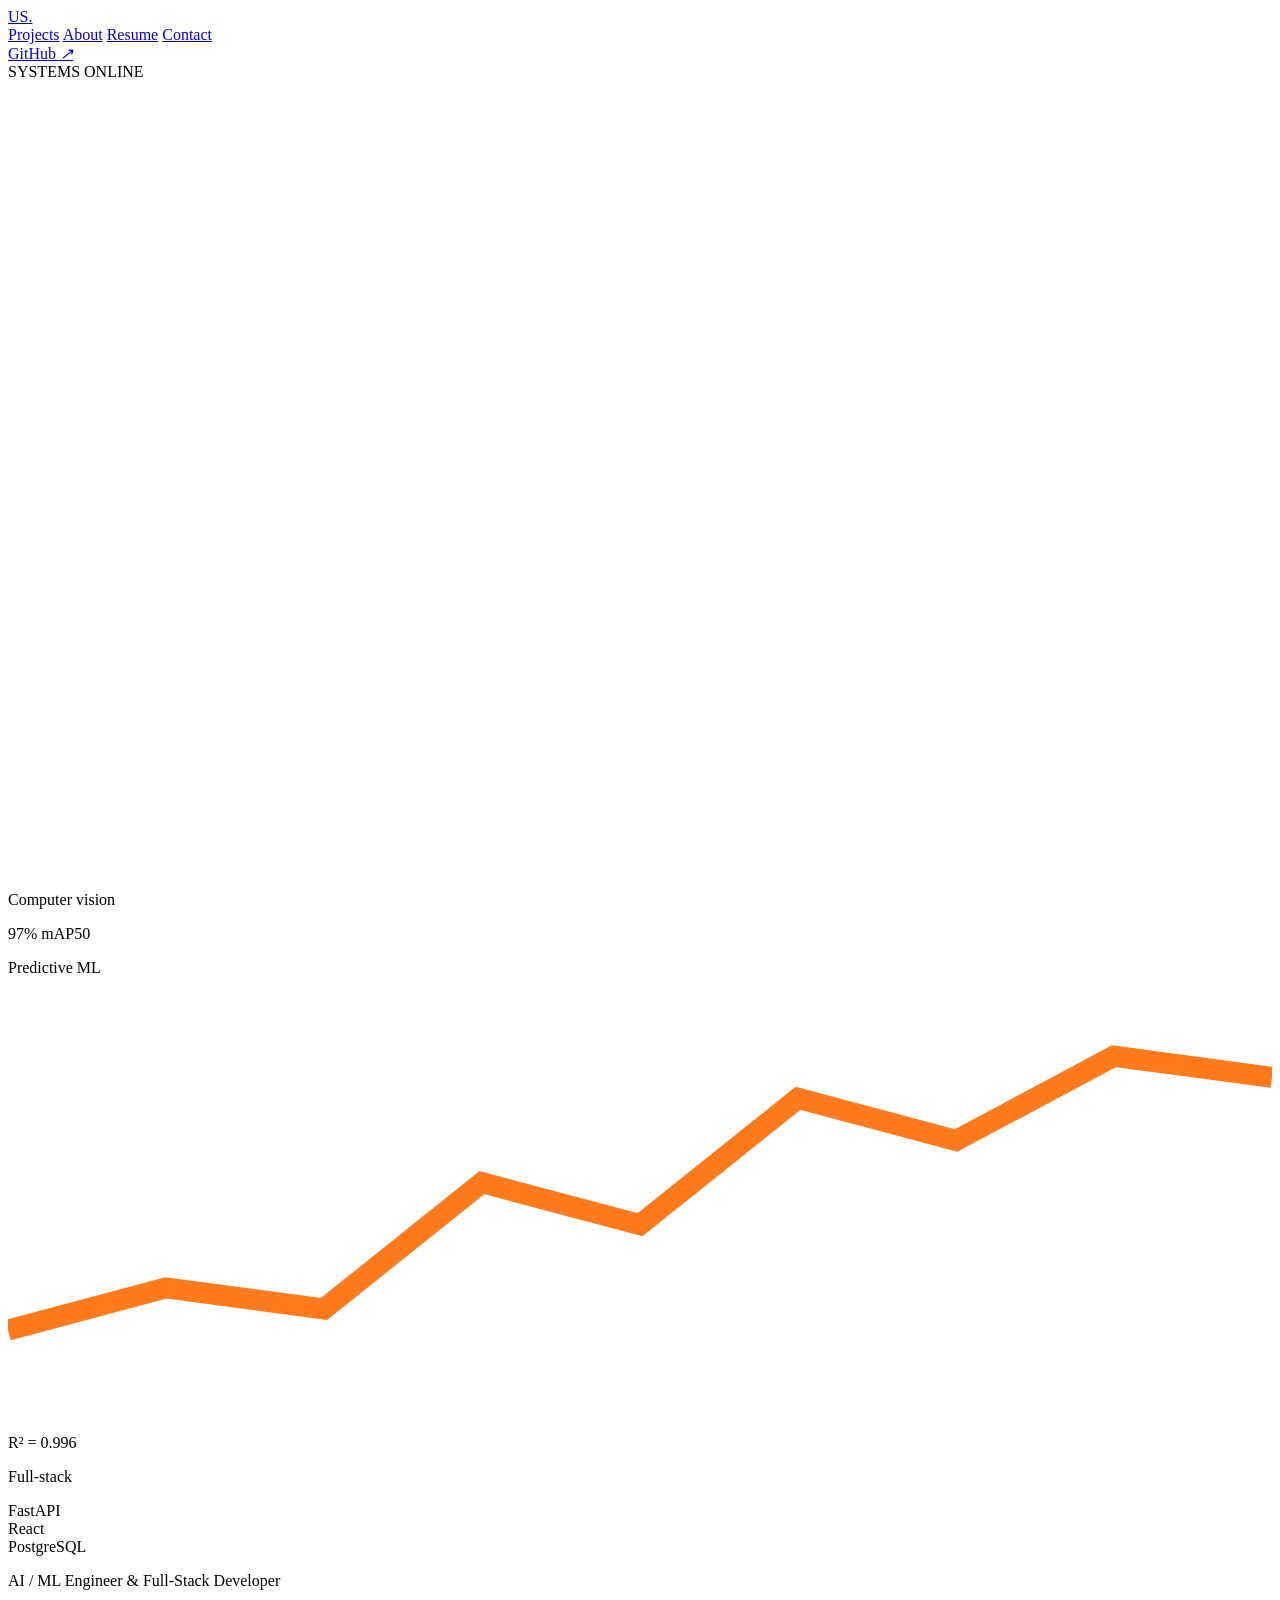
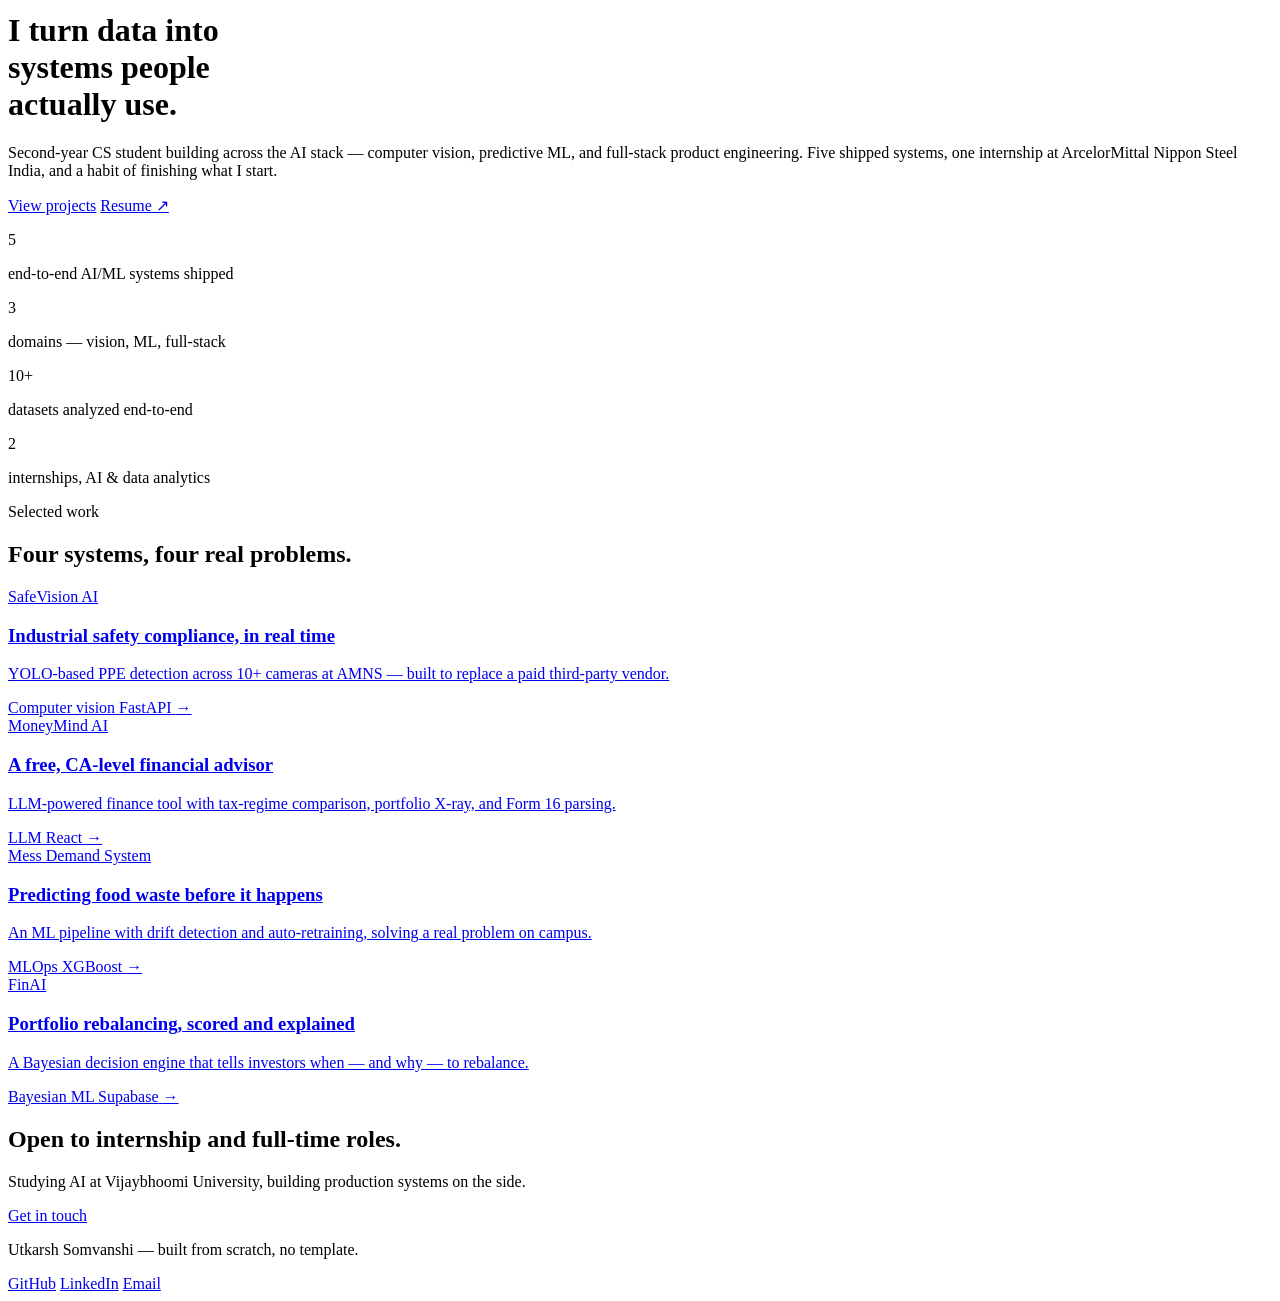
==== index.html @ 59c2949a "Add files via upload" ====
<!DOCTYPE html>
<html lang="en">
<head>
<meta charset="UTF-8">
<meta name="viewport" content="width=device-width, initial-scale=1.0">
<title>Utkarsh Somvanshi — AI & Computer Vision Engineer</title>
<link rel="stylesheet" href="css/style.css">
<link rel="preconnect" href="https://fonts.googleapis.com">
<link href="https://fonts.googleapis.com/css2?family=Space+Grotesk:wght@400;500;700&family=JetBrains+Mono:wght@400;500&family=Inter:wght@400;500&display=swap" rel="stylesheet">
</head>
<body>

<div class="grain"></div>

<nav class="nav">
  <a href="index.html" class="nav-logo">US<span class="dot">.</span></a>
  <div class="nav-links">
    <a href="pages/projects.html">Projects</a>
    <a href="pages/about.html">About</a>
    <a href="pages/resume.html">Resume</a>
    <a href="pages/contact.html">Contact</a>
  </div>
  <a href="https://github.com/Utkarshsomvanshi45" class="nav-cta" target="_blank">GitHub <i class="arrow">↗</i></a>
</nav>

<header class="hero">
  <div class="hero-feed">
    <div class="feed-label"><span class="rec-dot"></span> SYSTEMS ONLINE</div>
    <svg class="feed-grid" viewBox="0 0 800 500" preserveAspectRatio="none">
      <line x1="0" y1="125" x2="800" y2="125" stroke="rgba(255,255,255,0.04)"/>
      <line x1="0" y1="250" x2="800" y2="250" stroke="rgba(255,255,255,0.04)"/>
      <line x1="0" y1="375" x2="800" y2="375" stroke="rgba(255,255,255,0.04)"/>
      <line x1="200" y1="0" x2="200" y2="500" stroke="rgba(255,255,255,0.04)"/>
      <line x1="400" y1="0" x2="400" y2="500" stroke="rgba(255,255,255,0.04)"/>
      <line x1="600" y1="0" x2="600" y2="500" stroke="rgba(255,255,255,0.04)"/>
    </svg>

    <div class="panel panel-vision">
      <p class="panel-label">Computer vision</p>
      <div class="mini-box mb-1"></div>
      <div class="mini-box mb-2"></div>
      <p class="panel-stat">97% mAP50</p>
    </div>

    <div class="panel panel-ml">
      <p class="panel-label">Predictive ML</p>
      <svg class="sparkline" viewBox="0 0 120 40" preserveAspectRatio="none">
        <polyline points="0,32 15,28 30,30 45,18 60,22 75,10 90,14 105,6 120,8" fill="none" stroke="#FF7A1A" stroke-width="2"/>
      </svg>
      <p class="panel-stat">R&sup2; = 0.996</p>
    </div>

    <div class="panel panel-stack">
      <p class="panel-label">Full-stack</p>
      <div class="stack-row"><span>FastAPI</span></div>
      <div class="stack-row"><span>React</span></div>
      <div class="stack-row"><span>PostgreSQL</span></div>
    </div>
  </div>

  <div class="hero-copy">
    <p class="eyebrow">AI / ML Engineer &amp; Full-Stack Developer</p>
    <h1>I turn data into<br>systems people<br><span class="accent">actually use.</span></h1>
    <p class="hero-sub">Second-year CS student building across the AI stack — computer vision, predictive ML, and full-stack product engineering. Five shipped systems, one internship at ArcelorMittal Nippon Steel India, and a habit of finishing what I start.</p>
    <div class="hero-actions">
      <a href="pages/projects.html" class="btn-primary">View projects</a>
      <a href="pages/resume.html" class="btn-ghost">Resume ↗</a>
    </div>
  </div>
</header>

<section class="metrics" data-reveal>
  <div class="metric">
    <p class="metric-num">5</p>
    <p class="metric-label">end-to-end AI/ML systems shipped</p>
  </div>
  <div class="metric">
    <p class="metric-num">3</p>
    <p class="metric-label">domains — vision, ML, full-stack</p>
  </div>
  <div class="metric">
    <p class="metric-num">10<span class="unit">+</span></p>
    <p class="metric-label">datasets analyzed end-to-end</p>
  </div>
  <div class="metric">
    <p class="metric-num">2</p>
    <p class="metric-label">internships, AI &amp; data analytics</p>
  </div>
</section>

<section class="featured" data-reveal>
  <p class="section-eyebrow">Selected work</p>
  <h2>Four systems, four real problems.</h2>

  <div class="work-list">

    <a href="pages/projects.html#safevision" class="work-row" data-reveal>
      <div class="work-row-left">
        <span class="work-index">SafeVision AI</span>
        <h3>Industrial safety compliance, in real time</h3>
        <p>YOLO-based PPE detection across 10+ cameras at AMNS — built to replace a paid third-party vendor.</p>
      </div>
      <div class="work-row-right">
        <span class="work-tag">Computer vision</span>
        <span class="work-tag">FastAPI</span>
        <span class="work-arrow">→</span>
      </div>
    </a>

    <a href="pages/projects.html#moneymind" class="work-row" data-reveal>
      <div class="work-row-left">
        <span class="work-index">MoneyMind AI</span>
        <h3>A free, CA-level financial advisor</h3>
        <p>LLM-powered finance tool with tax-regime comparison, portfolio X-ray, and Form 16 parsing.</p>
      </div>
      <div class="work-row-right">
        <span class="work-tag">LLM</span>
        <span class="work-tag">React</span>
        <span class="work-arrow">→</span>
      </div>
    </a>

    <a href="pages/projects.html#messdemand" class="work-row" data-reveal>
      <div class="work-row-left">
        <span class="work-index">Mess Demand System</span>
        <h3>Predicting food waste before it happens</h3>
        <p>An ML pipeline with drift detection and auto-retraining, solving a real problem on campus.</p>
      </div>
      <div class="work-row-right">
        <span class="work-tag">MLOps</span>
        <span class="work-tag">XGBoost</span>
        <span class="work-arrow">→</span>
      </div>
    </a>

    <a href="pages/projects.html#finai" class="work-row" data-reveal>
      <div class="work-row-left">
        <span class="work-index">FinAI</span>
        <h3>Portfolio rebalancing, scored and explained</h3>
        <p>A Bayesian decision engine that tells investors when — and why — to rebalance.</p>
      </div>
      <div class="work-row-right">
        <span class="work-tag">Bayesian ML</span>
        <span class="work-tag">Supabase</span>
        <span class="work-arrow">→</span>
      </div>
    </a>

  </div>
</section>

<section class="cta-section" data-reveal>
  <h2>Open to internship and full-time roles.</h2>
  <p>Studying AI at Vijaybhoomi University, building production systems on the side.</p>
  <a href="pages/contact.html" class="btn-primary">Get in touch</a>
</section>

<footer class="footer">
  <p>Utkarsh Somvanshi — built from scratch, no template.</p>
  <div class="footer-links">
    <a href="https://github.com/Utkarshsomvanshi45" target="_blank">GitHub</a>
    <a href="https://linkedin.com/in/utkarsh-somvanshi" target="_blank">LinkedIn</a>
    <a href="mailto:somvanshiutkarsh7@gmail.com">Email</a>
  </div>
</footer>

<script src="js/interactions.js"></script>
</body>
</html>
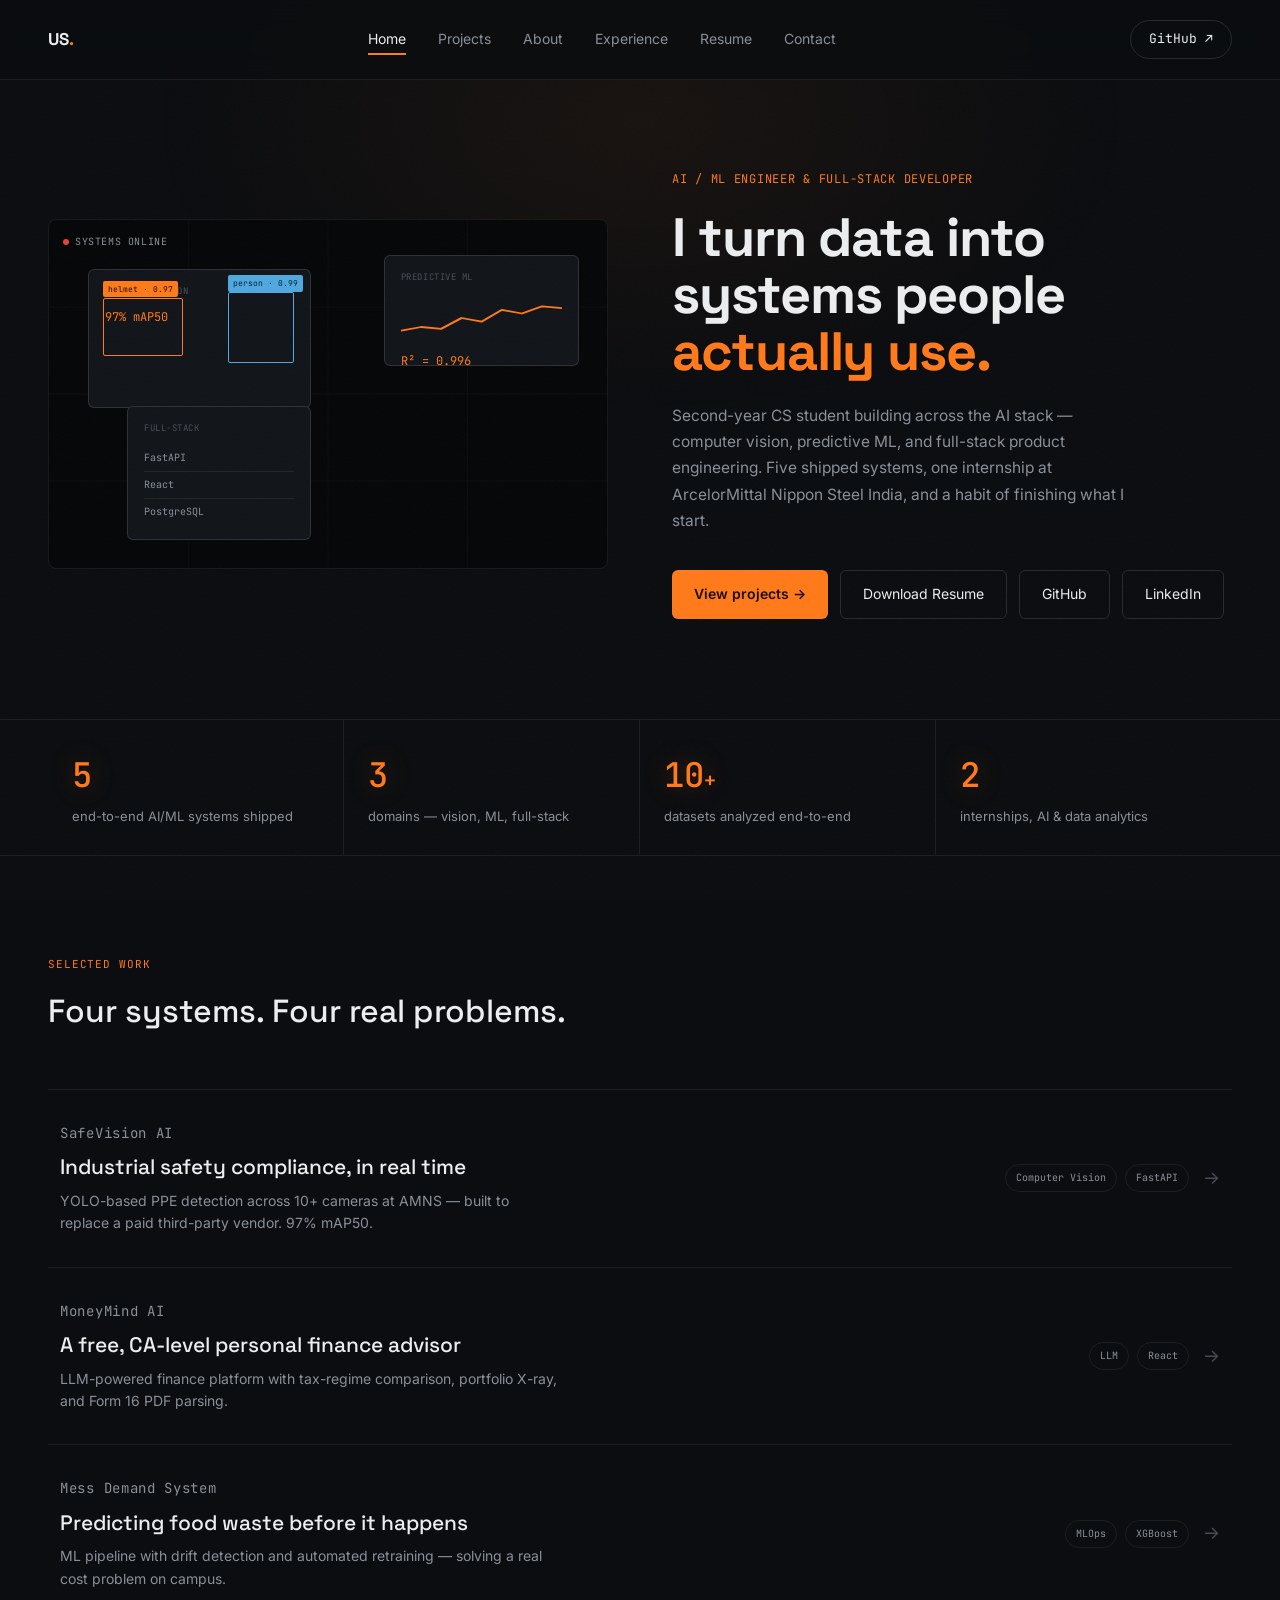
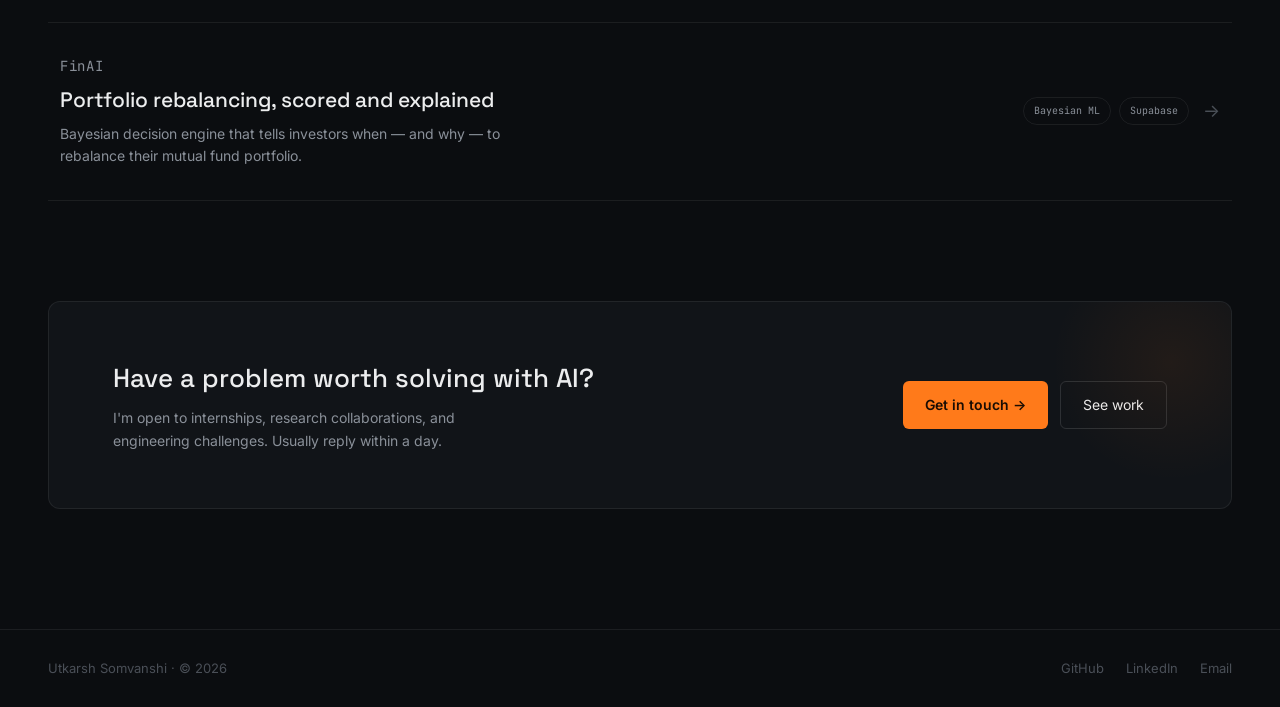
==== commit 19b82edb: "Add files via upload" ====
--- a/index.html
+++ b/index.html
@@ -4,28 +4,31 @@
 <meta charset="UTF-8">
 <meta name="viewport" content="width=device-width, initial-scale=1.0">
 <title>Utkarsh Somvanshi — AI & Computer Vision Engineer</title>
+<meta name="description" content="Second-year CS student building AI systems and data products for real-world problems. Computer vision, ML, and full-stack development.">
 <link rel="stylesheet" href="css/style.css">
 <link rel="preconnect" href="https://fonts.googleapis.com">
 <link href="https://fonts.googleapis.com/css2?family=Space+Grotesk:wght@400;500;700&family=JetBrains+Mono:wght@400;500&family=Inter:wght@400;500&display=swap" rel="stylesheet">
 </head>
-<body>
+<body class="page-enter">
 
 <div class="grain"></div>
 
 <nav class="nav">
   <a href="index.html" class="nav-logo">US<span class="dot">.</span></a>
   <div class="nav-links">
+    <a href="index.html" class="active">Home</a>
     <a href="pages/projects.html">Projects</a>
     <a href="pages/about.html">About</a>
+    <a href="pages/experience.html">Experience</a>
     <a href="pages/resume.html">Resume</a>
     <a href="pages/contact.html">Contact</a>
   </div>
-  <a href="https://github.com/Utkarshsomvanshi45" class="nav-cta" target="_blank">GitHub <i class="arrow">↗</i></a>
+  <a href="https://github.com/Utkarshsomvanshi45" class="nav-cta" target="_blank" rel="noreferrer">GitHub ↗</a>
 </nav>
 
 <header class="hero">
   <div class="hero-feed">
-    <div class="feed-label"><span class="rec-dot"></span> SYSTEMS ONLINE</div>
+    <div class="feed-label"><span class="rec-dot"></span> Systems Online</div>
     <svg class="feed-grid" viewBox="0 0 800 500" preserveAspectRatio="none">
       <line x1="0" y1="125" x2="800" y2="125" stroke="rgba(255,255,255,0.04)"/>
       <line x1="0" y1="250" x2="800" y2="250" stroke="rgba(255,255,255,0.04)"/>
@@ -35,26 +38,29 @@
       <line x1="600" y1="0" x2="600" y2="500" stroke="rgba(255,255,255,0.04)"/>
     </svg>
 
+    <!-- Computer Vision panel -->
     <div class="panel panel-vision">
       <p class="panel-label">Computer vision</p>
-      <div class="mini-box mb-1"></div>
-      <div class="mini-box mb-2"></div>
+      <div class="det-box b1"><span>helmet · 0.97</span></div>
+      <div class="det-box b2"><span>person · 0.99</span></div>
       <p class="panel-stat">97% mAP50</p>
     </div>
 
+    <!-- ML panel -->
     <div class="panel panel-ml">
       <p class="panel-label">Predictive ML</p>
       <svg class="sparkline" viewBox="0 0 120 40" preserveAspectRatio="none">
-        <polyline points="0,32 15,28 30,30 45,18 60,22 75,10 90,14 105,6 120,8" fill="none" stroke="#FF7A1A" stroke-width="2"/>
+        <polyline points="0,34 15,30 30,32 45,20 60,24 75,11 90,15 105,7 120,9" fill="none" stroke="#FF7A1A" stroke-width="2" stroke-linecap="round" stroke-linejoin="round"/>
       </svg>
-      <p class="panel-stat">R&sup2; = 0.996</p>
+      <p class="panel-stat">R² = 0.996</p>
     </div>
 
+    <!-- Stack panel -->
     <div class="panel panel-stack">
       <p class="panel-label">Full-stack</p>
-      <div class="stack-row"><span>FastAPI</span></div>
-      <div class="stack-row"><span>React</span></div>
-      <div class="stack-row"><span>PostgreSQL</span></div>
+      <div class="stack-row">FastAPI</div>
+      <div class="stack-row">React</div>
+      <div class="stack-row">PostgreSQL</div>
     </div>
   </div>
 
@@ -63,8 +69,10 @@
     <h1>I turn data into<br>systems people<br><span class="accent">actually use.</span></h1>
     <p class="hero-sub">Second-year CS student building across the AI stack — computer vision, predictive ML, and full-stack product engineering. Five shipped systems, one internship at ArcelorMittal Nippon Steel India, and a habit of finishing what I start.</p>
     <div class="hero-actions">
-      <a href="pages/projects.html" class="btn-primary">View projects</a>
-      <a href="pages/resume.html" class="btn-ghost">Resume ↗</a>
+      <a href="pages/projects.html" class="btn-primary">View projects →</a>
+      <a href="assets/resume.pdf" class="btn-ghost" download>Download Resume</a>
+      <a href="https://github.com/Utkarshsomvanshi45" class="btn-ghost" target="_blank" rel="noreferrer">GitHub</a>
+      <a href="https://www.linkedin.com/in/utkarsh-somvanshi-b4837132b" class="btn-ghost" target="_blank" rel="noreferrer">LinkedIn</a>
     </div>
   </div>
 </header>
@@ -89,29 +97,26 @@
 </section>
 
 <section class="featured" data-reveal>
-  <p class="section-eyebrow">Selected work</p>
-  <h2>Four systems, four real problems.</h2>
-
+  <p class="section-eyebrow">Selected Work</p>
+  <h2>Four systems. Four real problems.</h2>
   <div class="work-list">
-
     <a href="pages/projects.html#safevision" class="work-row" data-reveal>
       <div class="work-row-left">
-        <span class="work-index">SafeVision AI</span>
+        <p class="work-index">SafeVision AI</p>
         <h3>Industrial safety compliance, in real time</h3>
-        <p>YOLO-based PPE detection across 10+ cameras at AMNS — built to replace a paid third-party vendor.</p>
+        <p>YOLO-based PPE detection across 10+ cameras at AMNS — built to replace a paid third-party vendor. 97% mAP50.</p>
       </div>
       <div class="work-row-right">
-        <span class="work-tag">Computer vision</span>
+        <span class="work-tag">Computer Vision</span>
         <span class="work-tag">FastAPI</span>
         <span class="work-arrow">→</span>
       </div>
     </a>
-
-    <a href="pages/projects.html#moneymind" class="work-row" data-reveal>
+    <a href="pages/projects.html#moneymind" class="work-row" data-reveal data-reveal-delay="1">
       <div class="work-row-left">
-        <span class="work-index">MoneyMind AI</span>
-        <h3>A free, CA-level financial advisor</h3>
-        <p>LLM-powered finance tool with tax-regime comparison, portfolio X-ray, and Form 16 parsing.</p>
+        <p class="work-index">MoneyMind AI</p>
+        <h3>A free, CA-level personal finance advisor</h3>
+        <p>LLM-powered finance platform with tax-regime comparison, portfolio X-ray, and Form 16 PDF parsing.</p>
       </div>
       <div class="work-row-right">
         <span class="work-tag">LLM</span>
@@ -119,12 +124,11 @@
         <span class="work-arrow">→</span>
       </div>
     </a>
-
-    <a href="pages/projects.html#messdemand" class="work-row" data-reveal>
+    <a href="pages/projects.html#messdemand" class="work-row" data-reveal data-reveal-delay="2">
       <div class="work-row-left">
-        <span class="work-index">Mess Demand System</span>
+        <p class="work-index">Mess Demand System</p>
         <h3>Predicting food waste before it happens</h3>
-        <p>An ML pipeline with drift detection and auto-retraining, solving a real problem on campus.</p>
+        <p>ML pipeline with drift detection and automated retraining — solving a real cost problem on campus.</p>
       </div>
       <div class="work-row-right">
         <span class="work-tag">MLOps</span>
@@ -132,12 +136,11 @@
         <span class="work-arrow">→</span>
       </div>
     </a>
-
-    <a href="pages/projects.html#finai" class="work-row" data-reveal>
+    <a href="pages/projects.html#finai" class="work-row" data-reveal data-reveal-delay="3">
       <div class="work-row-left">
-        <span class="work-index">FinAI</span>
+        <p class="work-index">FinAI</p>
         <h3>Portfolio rebalancing, scored and explained</h3>
-        <p>A Bayesian decision engine that tells investors when — and why — to rebalance.</p>
+        <p>Bayesian decision engine that tells investors when — and why — to rebalance their mutual fund portfolio.</p>
       </div>
       <div class="work-row-right">
         <span class="work-tag">Bayesian ML</span>
@@ -145,25 +148,31 @@
         <span class="work-arrow">→</span>
       </div>
     </a>
-
   </div>
 </section>
 
 <section class="cta-section" data-reveal>
-  <h2>Open to internship and full-time roles.</h2>
-  <p>Studying AI at Vijaybhoomi University, building production systems on the side.</p>
-  <a href="pages/contact.html" class="btn-primary">Get in touch</a>
+  <div class="cta-inner">
+    <div>
+      <h2>Have a problem worth solving with AI?</h2>
+      <p>I'm open to internships, research collaborations, and engineering challenges. Usually reply within a day.</p>
+    </div>
+    <div class="cta-btns">
+      <a href="pages/contact.html" class="btn-primary">Get in touch →</a>
+      <a href="pages/projects.html" class="btn-ghost">See work</a>
+    </div>
+  </div>
 </section>
 
 <footer class="footer">
-  <p>Utkarsh Somvanshi — built from scratch, no template.</p>
+  <p>Utkarsh Somvanshi · © 2026</p>
   <div class="footer-links">
-    <a href="https://github.com/Utkarshsomvanshi45" target="_blank">GitHub</a>
-    <a href="https://linkedin.com/in/utkarsh-somvanshi" target="_blank">LinkedIn</a>
+    <a href="https://github.com/Utkarshsomvanshi45" target="_blank" rel="noreferrer">GitHub</a>
+    <a href="https://www.linkedin.com/in/utkarsh-somvanshi-b4837132b" target="_blank" rel="noreferrer">LinkedIn</a>
     <a href="mailto:somvanshiutkarsh7@gmail.com">Email</a>
   </div>
 </footer>
 
-<script src="js/interactions.js"></script>
+<script src="js/main.js"></script>
 </body>
-</html>+</html>
--- a/css/style.css
+++ b/css/style.css
@@ -0,0 +1,1126 @@
+:root {
+  --bg: #0B0D10;
+  --bg-raised: #14171C;
+  --bg-card: #111418;
+  --line: rgba(255,255,255,0.07);
+  --line-strong: rgba(255,255,255,0.12);
+  --text: #ECEDEE;
+  --text-dim: #8A9099;
+  --text-dimmer: #4A4F57;
+  --accent: #FF7A1A;
+  --accent-soft: rgba(255,122,26,0.10);
+  --accent-glow: rgba(255,122,26,0.25);
+  --font-display: 'Space Grotesk', sans-serif;
+  --font-body: 'Inter', sans-serif;
+  --font-mono: 'JetBrains Mono', monospace;
+  --radius: 8px;
+  --max-w: 1280px;
+}
+
+* { margin: 0; padding: 0; box-sizing: border-box; }
+html { scroll-behavior: smooth; }
+
+body {
+  background: var(--bg);
+  color: var(--text);
+  font-family: var(--font-body);
+  line-height: 1.6;
+  overflow-x: hidden;
+}
+
+/* Ambient orange glow at top */
+body::before {
+  content: '';
+  position: fixed;
+  top: -20%;
+  left: 50%;
+  transform: translateX(-50%);
+  width: 1000px;
+  height: 600px;
+  background: radial-gradient(ellipse at center, rgba(255,122,26,0.06) 0%, transparent 70%);
+  pointer-events: none;
+  z-index: 0;
+}
+
+.grain {
+  position: fixed;
+  inset: 0;
+  pointer-events: none;
+  z-index: 1;
+  opacity: 0.022;
+  background-image: url("data:image/svg+xml,%3Csvg xmlns='http://www.w3.org/2000/svg' width='200' height='200'%3E%3Cfilter id='n'%3E%3CfeTurbulence type='fractalNoise' baseFrequency='0.85' numOctaves='4' stitchTiles='stitch'/%3E%3C/filter%3E%3Crect width='100%25' height='100%25' filter='url(%23n)'/%3E%3C/svg%3E");
+}
+
+a { color: inherit; text-decoration: none; }
+
+/* ---------- PAGE TRANSITIONS ---------- */
+body { opacity: 1; transition: opacity 0.25s ease; }
+body.page-exit { opacity: 0; }
+@keyframes pageFadeIn {
+  from { opacity: 0; transform: translateY(10px); }
+  to   { opacity: 1; transform: translateY(0); }
+}
+body.page-enter { animation: pageFadeIn 0.45s cubic-bezier(0.16,1,0.3,1); }
+
+/* ---------- SCROLL REVEAL ---------- */
+[data-reveal] {
+  opacity: 0;
+  transform: translateY(24px);
+  transition: opacity 0.7s cubic-bezier(0.16,1,0.3,1), transform 0.7s cubic-bezier(0.16,1,0.3,1);
+}
+[data-reveal].revealed { opacity: 1; transform: translateY(0); }
+[data-reveal-delay="1"] { transition-delay: 0.06s; }
+[data-reveal-delay="2"] { transition-delay: 0.12s; }
+[data-reveal-delay="3"] { transition-delay: 0.18s; }
+[data-reveal-delay="4"] { transition-delay: 0.24s; }
+[data-reveal-delay="5"] { transition-delay: 0.30s; }
+
+/* ---------- NAV ---------- */
+.nav {
+  position: sticky;
+  top: 0;
+  z-index: 100;
+  display: flex;
+  align-items: center;
+  justify-content: space-between;
+  padding: 20px 48px;
+  background: rgba(11,13,16,0.85);
+  backdrop-filter: blur(14px);
+  -webkit-backdrop-filter: blur(14px);
+  border-bottom: 1px solid var(--line);
+}
+.nav-logo {
+  font-family: var(--font-display);
+  font-weight: 700;
+  font-size: 17px;
+  letter-spacing: 0.01em;
+}
+.nav-logo .dot { color: var(--accent); }
+.nav-links { display: flex; gap: 32px; }
+.nav-links a {
+  font-size: 14px;
+  color: var(--text-dim);
+  transition: color 0.15s;
+  position: relative;
+}
+.nav-links a:hover { color: var(--text); }
+.nav-links a.active { color: var(--text); }
+.nav-links a.active::after {
+  content: '';
+  position: absolute;
+  bottom: -4px;
+  left: 0; right: 0;
+  height: 1.5px;
+  background: var(--accent);
+}
+.nav-cta {
+  font-size: 13px;
+  font-family: var(--font-mono);
+  border: 1px solid var(--line-strong);
+  padding: 8px 18px;
+  border-radius: 100px;
+  display: inline-flex;
+  align-items: center;
+  gap: 6px;
+  transition: border-color 0.2s, color 0.2s, box-shadow 0.2s;
+}
+.nav-cta:hover {
+  border-color: var(--accent);
+  color: var(--accent);
+  box-shadow: 0 0 20px var(--accent-glow);
+}
+
+/* ---------- HERO ---------- */
+.hero {
+  position: relative;
+  display: grid;
+  grid-template-columns: 1fr 1fr;
+  align-items: center;
+  gap: 64px;
+  padding: 90px 48px 100px;
+  max-width: var(--max-w);
+  margin: 0 auto;
+}
+
+/* Hero visual feed */
+.hero-feed {
+  position: relative;
+  aspect-ratio: 8/5;
+  background: #060708;
+  border: 1px solid var(--line);
+  border-radius: var(--radius);
+  overflow: hidden;
+}
+.feed-label {
+  position: absolute;
+  top: 14px; left: 14px;
+  z-index: 3;
+  font-family: var(--font-mono);
+  font-size: 10px;
+  color: var(--text-dim);
+  display: flex;
+  align-items: center;
+  gap: 6px;
+  letter-spacing: 0.06em;
+  text-transform: uppercase;
+}
+.rec-dot {
+  width: 6px; height: 6px;
+  border-radius: 50%;
+  background: #E2453B;
+  animation: blink 1.8s infinite;
+}
+@keyframes blink { 0%,100% { opacity:1; } 50% { opacity:0.25; } }
+
+.feed-grid {
+  position: absolute;
+  inset: 0;
+  width: 100%; height: 100%;
+}
+
+.panel {
+  position: absolute;
+  background: rgba(20,23,28,0.95);
+  border: 1px solid var(--line-strong);
+  border-radius: 6px;
+  padding: 14px 16px;
+  backdrop-filter: blur(8px);
+}
+.panel-label {
+  font-family: var(--font-mono);
+  font-size: 9px;
+  color: var(--text-dimmer);
+  letter-spacing: 0.06em;
+  text-transform: uppercase;
+  margin-bottom: 10px;
+}
+.panel-stat {
+  font-family: var(--font-mono);
+  font-size: 12px;
+  color: var(--accent);
+  margin-top: 8px;
+}
+
+/* CV panel */
+.panel-vision {
+  top: 14%; left: 7%;
+  width: 40%; height: 40%;
+  animation: floaty 7s ease-in-out infinite;
+}
+.det-box {
+  position: absolute;
+  border-radius: 2px;
+}
+.det-box span {
+  position: absolute;
+  top: -18px; left: -1px;
+  font-family: var(--font-mono);
+  font-size: 8px;
+  padding: 2px 5px;
+  border-radius: 2px;
+  white-space: nowrap;
+}
+.det-box.b1 { border: 1.5px solid var(--accent); width: 36%; height: 42%; top: 28px; left: 14px; }
+.det-box.b1 span { background: var(--accent); color: #1A0D03; }
+.det-box.b2 { border: 1.5px solid #4FA8E0; width: 30%; height: 52%; top: 22px; right: 16px; }
+.det-box.b2 span { background: #4FA8E0; color: #06222F; }
+
+/* ML panel */
+.panel-ml {
+  top: 10%; right: 5%;
+  width: 35%; height: 32%;
+  animation: floaty 8.5s ease-in-out infinite 0.6s;
+}
+.sparkline { width: 100%; height: 36px; margin-top: 6px; }
+
+/* Stack panel */
+.panel-stack {
+  bottom: 8%; left: 14%;
+  width: 33%;
+  animation: floaty 9s ease-in-out infinite 1.2s;
+}
+.stack-row {
+  font-family: var(--font-mono);
+  font-size: 10px;
+  color: var(--text-dim);
+  padding: 5px 0;
+  border-top: 1px solid var(--line);
+}
+.stack-row:first-of-type { border-top: none; }
+
+@keyframes floaty {
+  0%, 100% { transform: translateY(0px); }
+  50% { transform: translateY(-6px); }
+}
+
+/* Hero copy */
+.eyebrow {
+  font-family: var(--font-mono);
+  font-size: 12px;
+  color: var(--accent);
+  letter-spacing: 0.06em;
+  text-transform: uppercase;
+  margin-bottom: 20px;
+}
+.hero h1 {
+  font-family: var(--font-display);
+  font-size: 54px;
+  font-weight: 700;
+  line-height: 1.06;
+  letter-spacing: -0.02em;
+  margin-bottom: 22px;
+}
+.hero h1 .accent { color: var(--accent); }
+.hero-sub {
+  color: var(--text-dim);
+  font-size: 15.5px;
+  line-height: 1.7;
+  max-width: 460px;
+  margin-bottom: 36px;
+}
+.hero-actions { display: flex; gap: 12px; flex-wrap: wrap; }
+
+/* Buttons */
+.btn-primary {
+  background: var(--accent);
+  color: #1A0D03;
+  font-weight: 600;
+  font-size: 14px;
+  padding: 12px 22px;
+  border-radius: 6px;
+  display: inline-flex;
+  align-items: center;
+  gap: 6px;
+  transition: background 0.2s, box-shadow 0.25s, transform 0.15s;
+}
+.btn-primary:hover {
+  background: #FF8C3D;
+  box-shadow: 0 6px 28px rgba(255,122,26,0.38);
+  transform: translateY(-1px);
+}
+.btn-ghost {
+  border: 1px solid var(--line-strong);
+  font-size: 14px;
+  padding: 12px 22px;
+  border-radius: 6px;
+  display: inline-flex;
+  align-items: center;
+  gap: 6px;
+  transition: border-color 0.2s, color 0.2s, transform 0.15s;
+}
+.btn-ghost:hover {
+  border-color: var(--accent);
+  color: var(--accent);
+  transform: translateY(-1px);
+}
+
+/* ---------- METRICS ---------- */
+.metrics {
+  max-width: var(--max-w);
+  margin: 0 auto;
+  padding: 0 48px;
+  display: grid;
+  grid-template-columns: repeat(4, 1fr);
+  border-top: 1px solid var(--line);
+  border-bottom: 1px solid var(--line);
+}
+.metric { padding: 28px 24px; border-right: 1px solid var(--line); }
+.metric:last-child { border-right: none; }
+.metric-num {
+  font-family: var(--font-mono);
+  font-size: 34px;
+  font-weight: 500;
+  color: var(--accent);
+  text-shadow: 0 0 28px rgba(255,122,26,0.3);
+}
+.metric-num .unit { font-size: 20px; }
+.metric-label { font-size: 13px; color: var(--text-dim); margin-top: 4px; }
+
+/* ---------- HOME FEATURED WORK ---------- */
+.featured {
+  max-width: var(--max-w);
+  margin: 0 auto;
+  padding: 100px 48px;
+}
+.section-eyebrow {
+  font-family: var(--font-mono);
+  font-size: 11px;
+  color: var(--accent);
+  letter-spacing: 0.08em;
+  text-transform: uppercase;
+  margin-bottom: 12px;
+}
+.featured h2 {
+  font-family: var(--font-display);
+  font-size: 32px;
+  font-weight: 500;
+  margin-bottom: 52px;
+}
+.work-list { display: flex; flex-direction: column; }
+.work-row {
+  display: flex;
+  justify-content: space-between;
+  align-items: center;
+  gap: 40px;
+  padding: 32px 12px;
+  border-top: 1px solid var(--line);
+  transition: padding-left 0.3s cubic-bezier(0.16,1,0.3,1), background 0.25s;
+  position: relative;
+}
+.work-list .work-row:last-child { border-bottom: 1px solid var(--line); }
+.work-row:hover { padding-left: 24px; background: rgba(20,23,28,0.6); }
+.work-row:hover::before {
+  content: '';
+  position: absolute;
+  left: 0; top: 0; bottom: 0;
+  width: 2px;
+  background: var(--accent);
+  box-shadow: 0 0 14px var(--accent);
+}
+.work-index {
+  font-family: var(--font-mono);
+  font-size: 11px;
+  color: var(--accent);
+  letter-spacing: 0.05em;
+  margin-bottom: 6px;
+}
+.work-row-left h3 {
+  font-family: var(--font-display);
+  font-size: 21px;
+  font-weight: 500;
+  margin-bottom: 6px;
+}
+.work-row-left p { color: var(--text-dim); font-size: 14px; max-width: 500px; }
+.work-row-right { display: flex; align-items: center; gap: 8px; flex-shrink: 0; }
+.work-tag {
+  font-family: var(--font-mono);
+  font-size: 10px;
+  color: var(--text-dim);
+  border: 1px solid var(--line);
+  padding: 5px 10px;
+  border-radius: 100px;
+}
+.work-arrow {
+  font-size: 18px;
+  color: var(--text-dimmer);
+  transition: transform 0.2s, color 0.2s;
+  margin-left: 6px;
+}
+.work-row:hover .work-arrow { transform: translateX(5px); color: var(--accent); }
+
+/* ---------- CTA SECTION ---------- */
+.cta-section {
+  max-width: var(--max-w);
+  margin: 0 auto;
+  padding: 0 48px 120px;
+}
+.cta-inner {
+  border: 1px solid var(--line);
+  border-radius: 12px;
+  padding: 56px 64px;
+  display: flex;
+  align-items: center;
+  justify-content: space-between;
+  gap: 40px;
+  background: var(--bg-card);
+  position: relative;
+  overflow: hidden;
+}
+.cta-inner::before {
+  content: '';
+  position: absolute;
+  top: -60px; right: -60px;
+  width: 240px; height: 240px;
+  background: radial-gradient(circle, rgba(255,122,26,0.07) 0%, transparent 70%);
+  pointer-events: none;
+}
+.cta-inner h2 {
+  font-family: var(--font-display);
+  font-size: 26px;
+  font-weight: 500;
+  margin-bottom: 8px;
+}
+.cta-inner p { color: var(--text-dim); font-size: 14px; max-width: 400px; }
+.cta-btns { display: flex; gap: 12px; flex-shrink: 0; }
+
+/* ---------- FOOTER ---------- */
+.footer {
+  max-width: var(--max-w);
+  margin: 0 auto;
+  padding: 28px 48px;
+  display: flex;
+  justify-content: space-between;
+  align-items: center;
+  border-top: 1px solid var(--line);
+  font-size: 13px;
+  color: var(--text-dimmer);
+}
+.footer-links { display: flex; gap: 22px; }
+.footer-links a:hover { color: var(--text-dim); }
+
+/* ---------- PAGE HEADER (sub-pages) ---------- */
+.page-header {
+  max-width: var(--max-w);
+  margin: 0 auto;
+  padding: 72px 48px 56px;
+  border-bottom: 1px solid var(--line);
+}
+.page-header .label {
+  font-family: var(--font-mono);
+  font-size: 11px;
+  color: var(--accent);
+  letter-spacing: 0.08em;
+  text-transform: uppercase;
+  display: flex;
+  align-items: center;
+  gap: 10px;
+  margin-bottom: 16px;
+}
+.page-header .label::before {
+  content: '';
+  display: inline-block;
+  width: 28px;
+  height: 1px;
+  background: var(--accent);
+}
+.page-header h1 {
+  font-family: var(--font-display);
+  font-size: 48px;
+  font-weight: 700;
+  line-height: 1.1;
+  letter-spacing: -0.02em;
+  margin-bottom: 18px;
+  max-width: 800px;
+}
+.page-sub {
+  color: var(--text-dim);
+  font-size: 16px;
+  max-width: 560px;
+  line-height: 1.65;
+}
+
+/* ---------- PROJECTS PAGE ---------- */
+.filter-bar {
+  display: flex;
+  gap: 8px;
+  flex-wrap: wrap;
+  margin-top: 28px;
+}
+.filter-chip {
+  font-family: var(--font-mono);
+  font-size: 12px;
+  color: var(--text-dim);
+  background: transparent;
+  border: 1px solid var(--line);
+  padding: 8px 16px;
+  border-radius: 100px;
+  cursor: pointer;
+  transition: all 0.15s;
+}
+.filter-chip:hover { border-color: var(--text-dim); color: var(--text); }
+.filter-chip.active { background: var(--accent); border-color: var(--accent); color: #1A0D03; font-weight: 600; }
+
+/* Project cards */
+.project-list {
+  max-width: var(--max-w);
+  margin: 0 auto;
+  padding: 48px 48px 80px;
+  display: flex;
+  flex-direction: column;
+  gap: 2px;
+}
+
+.project-card {
+  display: grid;
+  grid-template-columns: 380px 1fr;
+  background: var(--bg-card);
+  border: 1px solid var(--line);
+  border-radius: 10px;
+  overflow: hidden;
+  margin-bottom: 24px;
+  scroll-margin-top: 100px;
+  transition: border-color 0.2s;
+}
+.project-card:hover { border-color: var(--line-strong); }
+
+.project-visual {
+  position: relative;
+  background: #060708;
+  border-right: 1px solid var(--line);
+  display: flex;
+  align-items: center;
+  justify-content: center;
+  padding: 28px;
+  min-height: 300px;
+  overflow: hidden;
+}
+
+.project-body { padding: 36px 40px 36px; }
+
+.project-num {
+  font-family: var(--font-mono);
+  font-size: 11px;
+  color: var(--accent);
+  letter-spacing: 0.06em;
+  margin-bottom: 8px;
+}
+.project-status {
+  display: inline-block;
+  font-family: var(--font-mono);
+  font-size: 9px;
+  letter-spacing: 0.08em;
+  text-transform: uppercase;
+  color: var(--accent);
+  border: 1px solid var(--accent-soft);
+  background: var(--accent-soft);
+  padding: 3px 8px;
+  border-radius: 100px;
+  margin-left: 8px;
+}
+
+.project-body h2 {
+  font-family: var(--font-display);
+  font-size: 24px;
+  font-weight: 600;
+  margin-bottom: 8px;
+}
+.project-tagline {
+  font-size: 14px;
+  font-weight: 500;
+  color: var(--text);
+  margin-bottom: 14px;
+}
+.project-desc {
+  font-size: 13.5px;
+  color: var(--text-dim);
+  line-height: 1.72;
+  margin-bottom: 22px;
+}
+.project-stats {
+  display: flex;
+  gap: 24px;
+  margin-bottom: 20px;
+  flex-wrap: wrap;
+  padding-bottom: 20px;
+  border-bottom: 1px solid var(--line);
+}
+.stat-item { font-size: 12px; color: var(--text-dim); }
+.stat-item span {
+  display: block;
+  font-family: var(--font-mono);
+  font-size: 19px;
+  color: var(--accent);
+  margin-bottom: 2px;
+  text-shadow: 0 0 20px rgba(255,122,26,0.3);
+}
+.project-stack { display: flex; gap: 6px; flex-wrap: wrap; margin-top: 20px; }
+.project-stack span {
+  font-family: var(--font-mono);
+  font-size: 10px;
+  color: var(--text-dim);
+  border: 1px solid var(--line);
+  padding: 4px 10px;
+  border-radius: 100px;
+}
+
+/* ---- Project visuals ---- */
+/* SafeVision */
+.det-box-large {
+  position: absolute;
+  border-radius: 2px;
+}
+.det-box-large span {
+  position: absolute;
+  top: -17px; left: 0;
+  font-family: var(--font-mono);
+  font-size: 9px;
+  padding: 2px 6px;
+  border-radius: 2px;
+  white-space: nowrap;
+}
+.sv-b1 { border: 1.5px solid var(--accent); width: 90px; height: 120px; top: 70px; left: 55px; animation: svpulse 2.5s ease-in-out infinite; }
+.sv-b1 span { background: var(--accent); color: #1A0D03; }
+.sv-b2 { border: 1.5px solid #4FA8E0; width: 80px; height: 160px; top: 50px; right: 55px; animation: svpulse 3s ease-in-out infinite 0.4s; }
+.sv-b2 span { background: #4FA8E0; color: #06222F; }
+@keyframes svpulse {
+  0%, 100% { opacity: 1; }
+  50% { opacity: 0.7; }
+}
+
+/* MoneyMind */
+.mm-cards { display: flex; flex-direction: column; gap: 12px; }
+.mm-card {
+  background: var(--bg-raised);
+  border: 1px solid var(--line-strong);
+  border-radius: 8px;
+  padding: 12px 16px;
+  font-family: var(--font-mono);
+  font-size: 11px;
+  color: var(--text-dim);
+  width: 170px;
+}
+.mm-card span { display: block; font-size: 15px; color: var(--accent); margin-top: 4px; }
+.mm-card:nth-child(2) { align-self: flex-end; margin-right: 10px; }
+
+/* Mess Demand */
+.mess-wrap { width: 100%; display: flex; flex-direction: column; gap: 14px; }
+.mess-chart { width: 100%; height: 90px; }
+.mess-label { font-family: var(--font-mono); font-size: 10px; color: var(--text-dimmer); text-align: center; }
+.mess-badges { display: flex; gap: 8px; justify-content: center; flex-wrap: wrap; }
+.mess-badge {
+  font-family: var(--font-mono);
+  font-size: 9px;
+  padding: 3px 8px;
+  border-radius: 100px;
+  border: 1px solid var(--line);
+  color: var(--text-dim);
+}
+.mess-badge.best { border-color: var(--accent); color: var(--accent); }
+
+/* FinAI gauge */
+.gauge-wrap { text-align: center; }
+.gauge-wrap svg { width: 160px; }
+.gauge-wrap p { font-family: var(--font-mono); font-size: 12px; color: var(--accent); margin-top: 8px; }
+
+/* ---------- CASE STUDY DETAIL ---------- */
+.case-study {
+  max-width: var(--max-w);
+  margin: 0 auto;
+  padding: 0 48px;
+}
+.cs-section {
+  padding: 52px 0;
+  border-top: 1px solid var(--line);
+}
+.cs-label {
+  font-family: var(--font-mono);
+  font-size: 10px;
+  color: var(--text-dimmer);
+  letter-spacing: 0.1em;
+  text-transform: uppercase;
+  display: flex;
+  align-items: center;
+  gap: 10px;
+  margin-bottom: 24px;
+}
+.cs-label::after {
+  content: '';
+  flex: 1;
+  height: 1px;
+  background: var(--line);
+}
+.cs-two-col {
+  display: grid;
+  grid-template-columns: 1fr 1fr;
+  gap: 48px;
+}
+.cs-col h3 {
+  font-family: var(--font-mono);
+  font-size: 11px;
+  letter-spacing: 0.08em;
+  text-transform: uppercase;
+  color: var(--accent);
+  margin-bottom: 14px;
+}
+.cs-col p {
+  color: var(--text-dim);
+  font-size: 14px;
+  line-height: 1.75;
+}
+
+/* Architecture box */
+.arch-box {
+  background: var(--bg-card);
+  border: 1px solid var(--line);
+  border-radius: 10px;
+  padding: 40px;
+  display: flex;
+  flex-direction: column;
+  gap: 20px;
+}
+.arch-row {
+  display: flex;
+  align-items: center;
+  gap: 10px;
+  flex-wrap: wrap;
+}
+.arch-node {
+  background: var(--bg-raised);
+  border: 1px solid var(--line-strong);
+  border-radius: 6px;
+  padding: 12px 18px;
+  font-family: var(--font-mono);
+  font-size: 12px;
+}
+.arch-node strong { display: block; color: var(--text); margin-bottom: 2px; }
+.arch-node span { color: var(--text-dimmer); font-size: 10px; }
+.arch-arrow {
+  color: var(--text-dimmer);
+  font-size: 14px;
+  flex-shrink: 0;
+}
+.arch-divider { width: 100%; height: 1px; background: var(--line); margin: 4px 0; }
+
+/* Features list */
+.features-list {
+  display: flex;
+  flex-direction: column;
+}
+.feat-item {
+  display: flex;
+  align-items: flex-start;
+  gap: 16px;
+  padding: 18px 0;
+  border-bottom: 1px solid var(--line);
+}
+.feat-item:first-child { border-top: 1px solid var(--line); }
+.feat-arrow { color: var(--accent); font-size: 14px; flex-shrink: 0; margin-top: 2px; }
+.feat-item p { font-size: 14px; color: var(--text-dim); line-height: 1.65; }
+
+/* Challenges / Learnings */
+.cl-two-col {
+  display: grid;
+  grid-template-columns: 1fr 1fr;
+  gap: 48px;
+}
+.cl-col h3 {
+  font-family: var(--font-mono);
+  font-size: 10px;
+  letter-spacing: 0.1em;
+  text-transform: uppercase;
+  color: var(--text-dimmer);
+  margin-bottom: 20px;
+}
+.cl-list { display: flex; flex-direction: column; gap: 14px; }
+.cl-item {
+  display: flex;
+  gap: 12px;
+  font-size: 14px;
+  color: var(--text-dim);
+  line-height: 1.65;
+}
+.cl-item::before { content: '•'; color: var(--accent); flex-shrink: 0; }
+
+/* Case study footer */
+.cs-footer {
+  padding: 32px 0 80px;
+  display: flex;
+  align-items: center;
+  justify-content: space-between;
+  border-top: 1px solid var(--line);
+}
+.cs-footer p { color: var(--text-dimmer); font-size: 14px; }
+.cs-footer a {
+  font-family: var(--font-mono);
+  font-size: 13px;
+  color: var(--text-dim);
+  display: inline-flex;
+  align-items: center;
+  gap: 6px;
+  transition: color 0.15s;
+}
+.cs-footer a:hover { color: var(--accent); }
+
+/* ---------- ABOUT PAGE ---------- */
+.about-grid {
+  max-width: var(--max-w);
+  margin: 0 auto;
+  padding: 56px 48px;
+  display: grid;
+  grid-template-columns: 1fr 340px;
+  gap: 64px;
+  align-items: start;
+}
+.about-text p {
+  color: var(--text-dim);
+  font-size: 15px;
+  line-height: 1.8;
+  margin-bottom: 24px;
+}
+.about-text p:last-child { margin-bottom: 0; }
+.about-text strong { color: var(--text); font-weight: 500; }
+
+.at-glance {
+  position: sticky;
+  top: 88px;
+  background: var(--bg-card);
+  border: 1px solid var(--line);
+  border-radius: 10px;
+  padding: 28px;
+}
+.at-glance h3 {
+  font-family: var(--font-mono);
+  font-size: 10px;
+  letter-spacing: 0.1em;
+  text-transform: uppercase;
+  color: var(--text-dimmer);
+  margin-bottom: 20px;
+}
+.glance-row {
+  display: flex;
+  justify-content: space-between;
+  padding: 12px 0;
+  border-bottom: 1px solid var(--line);
+  font-size: 13px;
+}
+.glance-row:last-child { border-bottom: none; }
+.glance-label { color: var(--text-dim); }
+.glance-val { color: var(--text); font-weight: 500; text-align: right; }
+
+.skills-section {
+  max-width: var(--max-w);
+  margin: 0 auto;
+  padding: 0 48px 80px;
+  border-top: 1px solid var(--line);
+}
+.skills-header {
+  padding: 52px 0 36px;
+}
+.skills-header h2 {
+  font-family: var(--font-display);
+  font-size: 28px;
+  font-weight: 500;
+  margin-bottom: 6px;
+}
+.skills-header p { color: var(--text-dim); font-size: 14px; }
+
+.skill-row {
+  display: grid;
+  grid-template-columns: 220px 1fr;
+  gap: 32px;
+  align-items: start;
+  padding: 20px 0;
+  border-top: 1px solid var(--line);
+}
+.skill-row:last-child { border-bottom: 1px solid var(--line); }
+.skill-category {
+  font-family: var(--font-mono);
+  font-size: 11px;
+  color: var(--text-dimmer);
+  letter-spacing: 0.04em;
+  padding-top: 4px;
+}
+.skill-tags { display: flex; flex-wrap: wrap; gap: 6px; }
+.skill-tag {
+  font-family: var(--font-mono);
+  font-size: 11px;
+  color: var(--text-dim);
+  border: 1px solid var(--line);
+  padding: 5px 11px;
+  border-radius: 100px;
+  transition: border-color 0.15s, color 0.15s;
+}
+.skill-tag:hover { border-color: var(--accent); color: var(--text); }
+
+/* ---------- EXPERIENCE PAGE ---------- */
+.experience-body {
+  max-width: var(--max-w);
+  margin: 0 auto;
+  padding: 0 48px 80px;
+}
+.exp-item {
+  display: grid;
+  grid-template-columns: 28px 1fr;
+  gap: 0 28px;
+  padding: 48px 0;
+  border-bottom: 1px solid var(--line);
+  position: relative;
+}
+.exp-item:first-child { border-top: 1px solid var(--line); margin-top: 48px; }
+
+.exp-dot {
+  width: 10px; height: 10px;
+  border-radius: 50%;
+  background: var(--bg-raised);
+  border: 2px solid var(--line-strong);
+  margin-top: 6px;
+  flex-shrink: 0;
+  position: relative;
+  z-index: 1;
+}
+.exp-item.current .exp-dot {
+  background: var(--accent);
+  border-color: var(--accent);
+  box-shadow: 0 0 12px rgba(255,122,26,0.5);
+}
+.exp-content {}
+.exp-head {
+  display: flex;
+  justify-content: space-between;
+  align-items: flex-start;
+  gap: 20px;
+  margin-bottom: 6px;
+  flex-wrap: wrap;
+}
+.exp-role {
+  font-family: var(--font-display);
+  font-size: 19px;
+  font-weight: 600;
+}
+.exp-company {
+  font-family: var(--font-mono);
+  font-size: 12px;
+  color: var(--accent);
+}
+.exp-meta {
+  font-family: var(--font-mono);
+  font-size: 11px;
+  color: var(--text-dimmer);
+  text-align: right;
+  flex-shrink: 0;
+}
+.exp-tag {
+  font-family: var(--font-mono);
+  font-size: 9px;
+  letter-spacing: 0.08em;
+  text-transform: uppercase;
+  color: var(--text-dimmer);
+  margin-bottom: 16px;
+}
+.exp-bullets {
+  list-style: none;
+  display: flex;
+  flex-direction: column;
+  gap: 10px;
+}
+.exp-bullets li {
+  font-size: 14px;
+  color: var(--text-dim);
+  line-height: 1.7;
+  padding-left: 20px;
+  position: relative;
+}
+.exp-bullets li::before {
+  content: '—';
+  position: absolute;
+  left: 0;
+  color: var(--accent);
+}
+
+/* ---------- RESUME PAGE ---------- */
+.resume-page {
+  max-width: 860px;
+  margin: 0 auto;
+  padding: 56px 48px 100px;
+}
+.resume-actions {
+  display: flex;
+  gap: 12px;
+  margin-bottom: 48px;
+}
+.resume-preview {
+  border: 1px solid var(--line);
+  border-radius: 10px;
+  overflow: hidden;
+  background: var(--bg-card);
+}
+.resume-preview iframe {
+  width: 100%;
+  height: 900px;
+  display: block;
+  border: none;
+}
+.resume-fallback {
+  padding: 60px;
+  text-align: center;
+  color: var(--text-dim);
+  font-size: 14px;
+  display: none;
+}
+.resume-fallback a { color: var(--accent); text-decoration: underline; }
+
+/* ---------- CONTACT PAGE ---------- */
+.contact-layout {
+  max-width: var(--max-w);
+  margin: 0 auto;
+  padding: 56px 48px 100px;
+  display: grid;
+  grid-template-columns: 1fr 1fr;
+  gap: 80px;
+  align-items: start;
+}
+.contact-links { display: flex; flex-direction: column; gap: 0; }
+.contact-link {
+  display: flex;
+  align-items: center;
+  justify-content: space-between;
+  padding: 24px 0;
+  border-bottom: 1px solid var(--line);
+  transition: padding-left 0.25s cubic-bezier(0.16,1,0.3,1);
+}
+.contact-links .contact-link:first-child { border-top: 1px solid var(--line); }
+.contact-link:hover { padding-left: 10px; }
+.contact-link:hover .cl-arrow { color: var(--accent); transform: translate(2px, -2px); }
+.cl-label { font-family: var(--font-mono); font-size: 10px; letter-spacing: 0.08em; text-transform: uppercase; color: var(--accent); margin-bottom: 4px; }
+.cl-val { font-size: 15px; font-weight: 500; }
+.cl-arrow { color: var(--text-dimmer); transition: color 0.15s, transform 0.15s; font-size: 16px; }
+
+.contact-form-wrap h3 {
+  font-family: var(--font-display);
+  font-size: 20px;
+  font-weight: 500;
+  margin-bottom: 28px;
+}
+.form-group { margin-bottom: 20px; }
+.form-group label {
+  display: block;
+  font-family: var(--font-mono);
+  font-size: 10px;
+  letter-spacing: 0.08em;
+  text-transform: uppercase;
+  color: var(--text-dimmer);
+  margin-bottom: 8px;
+}
+.form-group input,
+.form-group textarea {
+  width: 100%;
+  background: var(--bg-card);
+  border: 1px solid var(--line);
+  border-radius: 6px;
+  padding: 13px 16px;
+  font-family: var(--font-body);
+  font-size: 14px;
+  color: var(--text);
+  transition: border-color 0.15s;
+  outline: none;
+}
+.form-group input::placeholder,
+.form-group textarea::placeholder { color: var(--text-dimmer); }
+.form-group input:focus,
+.form-group textarea:focus { border-color: var(--accent); }
+.form-group textarea { resize: vertical; min-height: 120px; }
+.form-note { font-size: 13px; color: var(--text-dimmer); margin-bottom: 16px; }
+.form-sent { color: var(--accent); font-family: var(--font-mono); font-size: 13px; display: none; margin-top: 12px; }
+
+/* ---------- RESPONSIVE ---------- */
+@media (max-width: 1024px) {
+  .hero { padding: 60px 32px 80px; gap: 40px; }
+  .about-grid { grid-template-columns: 1fr; }
+  .at-glance { position: static; }
+  .cs-two-col, .cl-two-col { grid-template-columns: 1fr; gap: 32px; }
+}
+@media (max-width: 900px) {
+  .nav { padding: 16px 20px; }
+  .nav-links { display: none; }
+  .hero { grid-template-columns: 1fr; padding: 48px 20px 60px; }
+  .hero h1 { font-size: 36px; }
+  .metrics { grid-template-columns: repeat(2,1fr); padding: 0 20px; }
+  .metric:nth-child(2) { border-right: none; }
+  .featured { padding: 60px 20px; }
+  .page-header { padding: 48px 20px 40px; }
+  .page-header h1 { font-size: 32px; }
+  .project-list { padding: 32px 20px 60px; }
+  .project-card { grid-template-columns: 1fr; }
+  .project-visual { min-height: 200px; }
+  .project-body { padding: 24px; }
+  .case-study { padding: 0 20px; }
+  .about-grid { padding: 40px 20px; }
+  .skills-section { padding: 0 20px 60px; }
+  .skill-row { grid-template-columns: 1fr; gap: 12px; }
+  .experience-body { padding: 0 20px 60px; }
+  .resume-page { padding: 40px 20px 60px; }
+  .contact-layout { grid-template-columns: 1fr; padding: 40px 20px 60px; gap: 48px; }
+  .cta-section { padding: 0 20px 80px; }
+  .cta-inner { flex-direction: column; padding: 36px 28px; }
+  .footer { flex-direction: column; gap: 12px; padding: 24px 20px; text-align: center; }
+}
